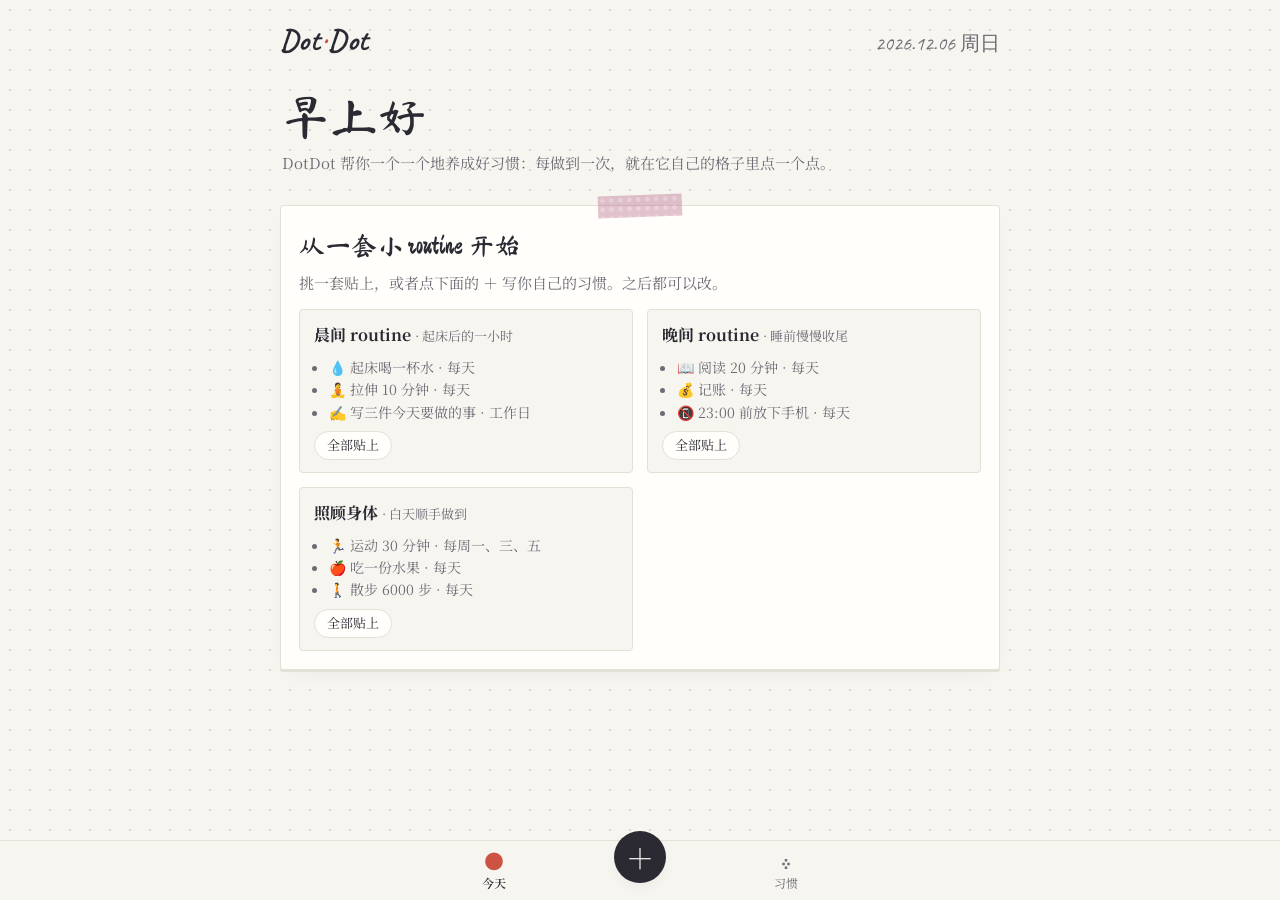
==== index.html @ 044ea7f9 "DotDot: habit tracker with per-habit dot grids Static site for GitHub Pages: daily routine grouped b" ====
<!doctype html>
<html lang="zh-CN">
<head>
<meta charset="utf-8">
<meta name="viewport" content="width=device-width,initial-scale=1,viewport-fit=cover">
<title>DotDot</title>
<meta name="description" content="DotDot：手帐风的习惯打卡。每个习惯一张卡片、一张点点图，慢慢养成你的日常 routine。">
<meta name="theme-color" content="#f6f5f0" media="(prefers-color-scheme: light)">
<meta name="theme-color" content="#1c1b20" media="(prefers-color-scheme: dark)">
<link rel="manifest" href="manifest.webmanifest">
<link rel="icon" href="icon.svg" type="image/svg+xml">
<link rel="apple-touch-icon" href="icon-180.png">
<meta name="apple-mobile-web-app-capable" content="yes">
<meta name="apple-mobile-web-app-title" content="DotDot">
<link rel="preconnect" href="https://fonts.googleapis.com">
<link rel="preconnect" href="https://fonts.gstatic.com" crossorigin>
<link rel="stylesheet" href="https://fonts.googleapis.com/css2?family=Caveat:wght@500;700&family=Ma+Shan+Zheng&family=Noto+Serif+SC:wght@400;600&display=swap">
<link rel="stylesheet" href="style.css">
</head>
<body>
<header class="bar">
  <a class="logo" href="#today" aria-label="DotDot 首页">Dot<span>·</span>Dot</a>
  <span class="bar-date" id="barDate"></span>
</header>

<main id="view" class="wrap" tabindex="-1"></main>

<nav class="tabs" aria-label="主导航">
  <a href="#today" data-tab="today"><span class="ti" aria-hidden="true">●</span>今天</a>
  <button type="button" class="tab-add" data-act="new" aria-label="新习惯">＋</button>
  <a href="#habits" data-tab="habits"><span class="ti" aria-hidden="true">⁘</span>习惯</a>
</nav>

<dialog id="sheet" aria-labelledby="sheetTitle">
  <form id="habitForm" method="dialog" autocomplete="off">
    <div class="sheet-head">
      <h2 id="sheetTitle">新习惯</h2>
      <button type="button" class="linkbtn" data-act="close">取消</button>
    </div>

    <label class="field">
      <span class="lbl">叫什么</span>
      <input type="text" id="fName" maxlength="16" required placeholder="比如：起床喝一杯水">
    </label>

    <div class="field">
      <span class="lbl">贴纸</span>
      <div class="emojis" id="fEmoji" role="radiogroup" aria-label="选择贴纸"></div>
    </div>

    <div class="field">
      <span class="lbl">颜色</span>
      <div class="swatches" id="fColor" role="radiogroup" aria-label="选择颜色"></div>
    </div>

    <div class="field">
      <span class="lbl">放在哪个时段</span>
      <div class="seg" id="fSlot" role="radiogroup" aria-label="时段"></div>
    </div>

    <div class="field">
      <span class="lbl">哪几天做</span>
      <div class="seg small" id="fPreset"></div>
      <div class="days" id="fDays" role="group" aria-label="重复的星期"></div>
    </div>

    <button type="submit" class="go wide" id="fSubmit">贴到本子上</button>
  </form>
</dialog>

<div class="toast" id="toast" role="status" hidden></div>

<script src="app.js"></script>
</body>
</html>
---- style.css ----
/* DotDot — a dot-grid notebook page; each habit is a slip of paper taped on, with its own dot grid */
:root{
  --page:#f6f5f0; --dot:#d6d3c9; --slip:#fffefb; --ink:#2b2a33; --ink-soft:#6d6b74; --line:#e3e0d6;
  --cell:#e7e4da; --shadow:rgba(60,50,30,.10);
  --tape-a:rgba(214,168,72,.55); --tape-b:rgba(104,150,146,.50); --tape-c:rgba(190,120,150,.45); --tape-stripe:rgba(255,255,255,.28);
  --c-zhu:#cc5244; --c-cha:#6f9a5c; --c-dian:#46699a; --c-zhi:#cf9a2e; --c-ou:#a0708f; --c-qing:#4f8c88;
  --f-display:"Ma Shan Zheng","Kaiti SC","STKaiti","KaiTi",serif;
  --f-body:"Noto Serif SC","Songti SC","SimSun",serif;
  --f-hand:"Caveat","Segoe Print","Bradley Hand",cursive;
  --bar-h:64px;
  color-scheme:light;
}
@media (prefers-color-scheme: dark){:root:not([data-theme="light"]){
  --page:#1c1b20; --dot:#34333b; --slip:#26252b; --ink:#ece7dc; --ink-soft:#a39f98; --line:#393841;
  --cell:#34333b; --shadow:rgba(0,0,0,.35);
  --tape-a:rgba(214,168,72,.38); --tape-b:rgba(104,150,146,.40); --tape-c:rgba(190,120,150,.36); --tape-stripe:rgba(255,255,255,.10);
  --c-zhu:#e16a5b; --c-cha:#8bb878; --c-dian:#7097cc; --c-zhi:#e2b24c; --c-ou:#c393b3; --c-qing:#6fb0aa;
  color-scheme:dark}}

*{box-sizing:border-box}
html{-webkit-text-size-adjust:100%}
body{margin:0;min-height:100vh;background:var(--page) radial-gradient(circle,var(--dot) 1px,transparent 1.3px) 0 0/20px 20px;color:var(--ink);font-family:var(--f-body);font-size:15px;line-height:1.6;padding-inline:16px;padding-block:calc(8px + env(safe-area-inset-top,0px)) calc(var(--bar-h) + 40px + env(safe-area-inset-bottom,0px))}
button{font:inherit;color:inherit;cursor:pointer}
a{color:inherit}
:focus-visible{outline:2px solid var(--c-dian);outline-offset:2px}
.wrap{max-width:720px;margin:0 auto;display:flex;flex-direction:column;gap:30px;outline:none}

/* top bar */
.bar{max-width:720px;margin:0 auto 18px;display:flex;align-items:baseline;justify-content:space-between;gap:12px;padding-block:8px}
.logo{font-family:var(--f-hand);font-weight:700;font-size:30px;text-decoration:none;letter-spacing:.01em}
.logo span{color:var(--c-zhu);padding-inline:1px}
.bar-date{font-family:var(--f-hand);font-size:20px;color:var(--ink-soft);font-variant-numeric:tabular-nums}

/* bottom tabs */
.tabs{position:fixed;left:0;right:0;bottom:0;z-index:5;display:flex;justify-content:center;align-items:center;gap:clamp(36px,14vw,96px);background:color-mix(in srgb,var(--page) 92%,transparent);backdrop-filter:blur(8px);border-top:1px solid var(--line);padding-block:8px calc(8px + env(safe-area-inset-bottom,0px));padding-inline:16px}
.tabs a{display:flex;flex-direction:column;align-items:center;font-size:12px;color:var(--ink-soft);text-decoration:none;min-width:48px}
.tabs .ti{font-size:20px;line-height:1.2}
.tabs a[aria-current=page]{color:var(--ink);font-weight:600}
.tabs a[aria-current=page] .ti{color:var(--c-zhu)}
.tab-add{width:52px;height:52px;border-radius:50%;border:none;background:var(--ink);color:var(--page);font-size:28px;line-height:1;margin-top:-26px;box-shadow:0 6px 16px -6px var(--shadow)}

/* type */
h1{font-family:var(--f-display);font-weight:400;font-size:clamp(36px,8vw,48px);line-height:1.15;margin:0;text-wrap:balance}
h2{font-family:var(--f-display);font-weight:400;font-size:26px;line-height:1.2;margin:0}
.muted{color:var(--ink-soft)}
.hand{font-family:var(--f-hand)}
.linkbtn{background:none;border:none;padding:4px 2px;color:var(--ink-soft);text-decoration:underline dotted;text-underline-offset:4px;font-size:14px}

/* slips + washi tape */
.slip{position:relative;background:var(--slip);border:1px solid var(--line);border-radius:3px;box-shadow:0 2px 0 var(--line),0 8px 22px -12px var(--shadow);padding-inline:18px;padding-block:24px 18px}
.slip::before{content:"";position:absolute;top:-11px;left:26px;width:84px;height:22px;transform:rotate(-4deg);background:repeating-linear-gradient(90deg,var(--tape-stripe) 0 5px,transparent 5px 11px),var(--tape-a)}
.slip.t2::before{left:auto;right:28px;transform:rotate(3deg);background:repeating-linear-gradient(45deg,var(--tape-stripe) 0 4px,transparent 4px 9px),var(--tape-b)}
.slip.t3::before{left:50%;transform:translateX(-50%) rotate(-2deg);background:radial-gradient(circle,var(--tape-stripe) 2px,transparent 2.5px) 0 0/9px 9px,var(--tape-c)}
.slip-head{display:flex;align-items:baseline;justify-content:space-between;gap:12px;flex-wrap:wrap;margin-bottom:10px}

/* today summary */
.hello{display:flex;flex-direction:column;gap:6px;padding-inline:2px}
.progress{display:flex;align-items:center;gap:12px;flex-wrap:wrap}
.pdots{display:flex;gap:6px;flex-wrap:wrap}
.pdot{--hc:var(--ink);width:14px;height:14px;border-radius:50%;border:1.5px solid var(--hc)}
.pdot.on{background:var(--hc)}
.pcount{font-family:var(--f-hand);font-size:24px;font-weight:700;font-variant-numeric:tabular-nums}

/* routine list */
.slot-title{display:flex;align-items:baseline;gap:10px}
.slot-title .hand{font-size:20px;color:var(--ink-soft)}
.rows{list-style:none;margin:0;padding:0}
.row{display:flex;align-items:center;gap:14px;padding-block:12px;border-bottom:1px dashed var(--line)}
.row:last-child{border-bottom:none}
.row .meta{flex:1;min-width:0;text-decoration:none;display:block}
.row .name{display:block;font-size:16px;font-weight:600;overflow-wrap:anywhere;line-height:1.35}
.row .sub{display:block;font-size:13px;color:var(--ink-soft)}
.row .sub b{font-family:var(--f-hand);font-size:18px;color:var(--ink)}
.row.off{opacity:.62}

.check{--hc:var(--c-zhu);flex:none;width:50px;height:50px;border-radius:50%;border:2px dashed color-mix(in srgb,var(--hc) 60%,var(--line));background:transparent;display:grid;place-items:center;font-size:24px;line-height:1;padding:0;transition:transform .15s}
.check .em{filter:grayscale(.6);opacity:.75}
.check.on{border:3px double var(--slip);background:var(--hc);box-shadow:0 0 0 2px var(--hc);transform:rotate(-8deg)}
.check.on .em{filter:none;opacity:1}
.check.pop{animation:stamp .32s ease-out}
@keyframes stamp{0%{transform:scale(1.45) rotate(5deg);opacity:.3}70%{transform:scale(.94) rotate(-10deg);opacity:1}100%{transform:scale(1) rotate(-8deg)}}

.week{display:grid;grid-template-columns:repeat(7,9px);gap:4px;flex:none}
.wd{width:9px;height:9px;border-radius:50%;background:var(--cell)}
.wd.on{background:var(--hc)}
.wd.rest{background:transparent;box-shadow:inset 0 0 0 1px var(--line)}

/* empty / starters */
.starter p{margin:0 0 14px}
.packs{display:grid;grid-template-columns:repeat(auto-fit,minmax(220px,1fr));gap:14px}
.pack{border:1px solid var(--line);border-radius:4px;padding:12px 14px;display:flex;flex-direction:column;gap:8px;background:var(--page)}
.pack h3{margin:0;font-size:16px}
.pack ul{margin:0;padding-left:1.1em;font-size:14px;color:var(--ink-soft)}
.chip{border:1px solid var(--line);background:var(--slip);border-radius:999px;padding:3px 12px;font-size:13px}
.go{border:none;background:var(--ink);color:var(--page);border-radius:999px;padding:8px 20px;font-weight:600}
.go.wide{width:100%;padding-block:12px;font-size:16px}
.ghost{border:1px solid var(--ink);background:transparent;border-radius:999px;padding:6px 16px;font-size:14px}
.danger{border-color:var(--c-zhu);color:var(--c-zhu)}
.danger.sure{background:var(--c-zhu);color:var(--slip)}

/* habit cards */
.cards{display:flex;flex-direction:column;gap:30px}
.card-head{display:flex;align-items:center;gap:12px;text-decoration:none}
.card-head .em{font-size:28px;line-height:1}
.card-head .t{flex:1;min-width:0}
.card-head .name{font-size:18px;font-weight:600;line-height:1.3;overflow-wrap:anywhere}
.card-head .sched{font-size:13px;color:var(--ink-soft)}
.card-head .arrow{color:var(--ink-soft);font-size:20px}

.stats{display:grid;grid-template-columns:repeat(4,1fr);gap:10px;margin-top:14px;padding-top:12px;border-top:1px dashed var(--line)}
.stat{display:flex;flex-direction:column;min-width:0}
.stat .v{font-family:var(--f-hand);font-weight:700;font-size:30px;line-height:1;font-variant-numeric:tabular-nums}
.stat .v small{font-size:16px;color:var(--ink-soft);font-weight:500}
.stat .k{font-size:12px;color:var(--ink-soft);letter-spacing:.04em}
@media (max-width:420px){.stats{grid-template-columns:repeat(2,1fr);row-gap:14px}}

/* dot grid heatmap */
.hm{--cs:11px;--cg:4px;display:flex;gap:6px;margin-top:14px}
.hm.big{--cs:13px}
.hm-days{display:grid;grid-template-rows:repeat(7,var(--cs));gap:var(--cg);padding-top:20px;font-size:10px;color:var(--ink-soft);line-height:var(--cs)}
.hm-scroll{overflow-x:auto;min-width:0;padding-bottom:4px;scrollbar-width:thin}
.hm-months{display:grid;grid-auto-flow:column;grid-auto-columns:var(--cs);gap:var(--cg);height:20px;font-size:10px;color:var(--ink-soft);white-space:nowrap}
.grid{display:grid;grid-auto-flow:column;grid-template-rows:repeat(7,var(--cs));grid-auto-columns:var(--cs);gap:var(--cg)}
.d{width:var(--cs);height:var(--cs);border-radius:50%;background:var(--cell);display:block}
.d.on{background:var(--hc)}
.d.rest{background:transparent;box-shadow:inset 0 0 0 1px var(--line)}
.d.pre{background:transparent;box-shadow:inset 0 0 0 1px var(--line);opacity:.5}
.d.today{box-shadow:0 0 0 1.5px var(--page),0 0 0 3px var(--ink)}
.d.fut{visibility:hidden}
.legend{display:flex;align-items:center;justify-content:flex-end;gap:6px;flex-wrap:wrap;font-size:11px;color:var(--ink-soft);margin-top:8px}
.legend .d{--cs:10px;display:inline-block}

/* detail */
.detail-head{display:flex;align-items:center;gap:14px}
.detail-head .em{font-size:44px;line-height:1}
.back{font-size:14px;color:var(--ink-soft);text-decoration:none;align-self:flex-start}
.cal-head{max-width:420px;margin-inline:auto;display:flex;align-items:center;justify-content:space-between;margin-bottom:10px}
.cal-head .hand{font-size:26px}
.cal-nav{border:1px solid var(--line);background:transparent;border-radius:50%;width:34px;height:34px}
.cal-nav:disabled{opacity:.3;cursor:default}
.cal{max-width:420px;margin-inline:auto;display:grid;grid-template-columns:repeat(7,1fr);gap:6px;text-align:center}
.cal .wk{font-size:12px;color:var(--ink-soft)}
.cd{aspect-ratio:1;max-width:100%;border-radius:50%;border:1.5px dashed var(--line);background:transparent;font-family:var(--f-hand);font-size:19px;padding:0;display:grid;place-items:center;font-variant-numeric:tabular-nums}
.cd.on{background:var(--hc);border:none;color:var(--slip);font-weight:700}
.cd.rest{border-style:solid;border-color:transparent;color:var(--ink-soft)}
.cd.today{outline:2px solid var(--ink);outline-offset:2px}
.cd:disabled{opacity:.3;cursor:default}
.cd.blank{visibility:hidden}
.actions{display:flex;gap:10px;flex-wrap:wrap}

/* backup */
.backup{display:flex;flex-direction:column;gap:10px;font-size:14px}
.backup .actions{align-items:center}
.backup input[type=file]{display:none}

/* sheet */
dialog{border:none;padding:0;background:transparent;max-width:100vw;max-height:100dvh;width:100%;margin:auto auto 0;color:var(--ink)}
dialog::backdrop{background:rgba(20,18,24,.45)}
dialog form{background:var(--slip);border-radius:14px 14px 0 0;max-width:560px;margin:0 auto;padding-inline:20px;padding-block:20px calc(24px + env(safe-area-inset-bottom,0px));display:flex;flex-direction:column;gap:18px;max-height:92dvh;overflow-y:auto}
@media (min-width:640px){dialog{margin:auto}dialog form{border-radius:10px}}
.sheet-head{display:flex;justify-content:space-between;align-items:baseline}
.field{display:flex;flex-direction:column;gap:8px}
.lbl{font-size:13px;color:var(--ink-soft);letter-spacing:.05em}
.field input[type=text]{border:none;border-bottom:1.5px solid var(--ink-soft);background:transparent;padding:6px 2px;font:inherit;font-size:17px;color:var(--ink);border-radius:0}
.field input[type=text]::placeholder{color:var(--ink-soft);opacity:.8}
.emojis{display:grid;grid-template-columns:repeat(auto-fill,minmax(40px,1fr));gap:6px}
.emojis button{aspect-ratio:1;border:1px solid transparent;background:var(--page);border-radius:8px;font-size:22px;padding:0}
.emojis button[aria-checked=true]{border-color:var(--ink);background:var(--slip)}
.swatches{display:flex;gap:10px;flex-wrap:wrap}
.sw{width:30px;height:30px;border-radius:50%;border:2px solid var(--slip);box-shadow:0 0 0 1px var(--line);padding:0}
.sw[aria-checked=true]{box-shadow:0 0 0 2px var(--ink)}
.seg{display:flex;flex-wrap:wrap;gap:6px}
.seg button{border:1px solid var(--line);background:transparent;border-radius:999px;padding:5px 14px;font-size:14px}
.seg.small button{font-size:12px;padding:2px 10px}
.seg button[aria-checked=true],.seg button[aria-pressed=true]{border-color:var(--ink);background:var(--ink);color:var(--slip)}
.days{display:grid;grid-template-columns:repeat(7,1fr);gap:6px}
.days button{aspect-ratio:1;max-width:46px;width:100%;justify-self:center;border-radius:50%;border:1.5px dashed var(--ink-soft);background:transparent;font-size:14px;padding:0}
.days button[aria-pressed=true]{border:none;background:var(--ink);color:var(--slip)}

.toast{position:fixed;left:50%;bottom:calc(var(--bar-h) + 24px + env(safe-area-inset-bottom,0px));transform:translateX(-50%);background:var(--ink);color:var(--page);padding:8px 18px;border-radius:999px;font-size:14px;max-width:calc(100% - 32px);z-index:10}
.foot{text-align:center;font-size:12px;color:var(--ink-soft);margin:0}

@media (prefers-reduced-motion:reduce){.check,.check.pop{animation:none;transition:none}}
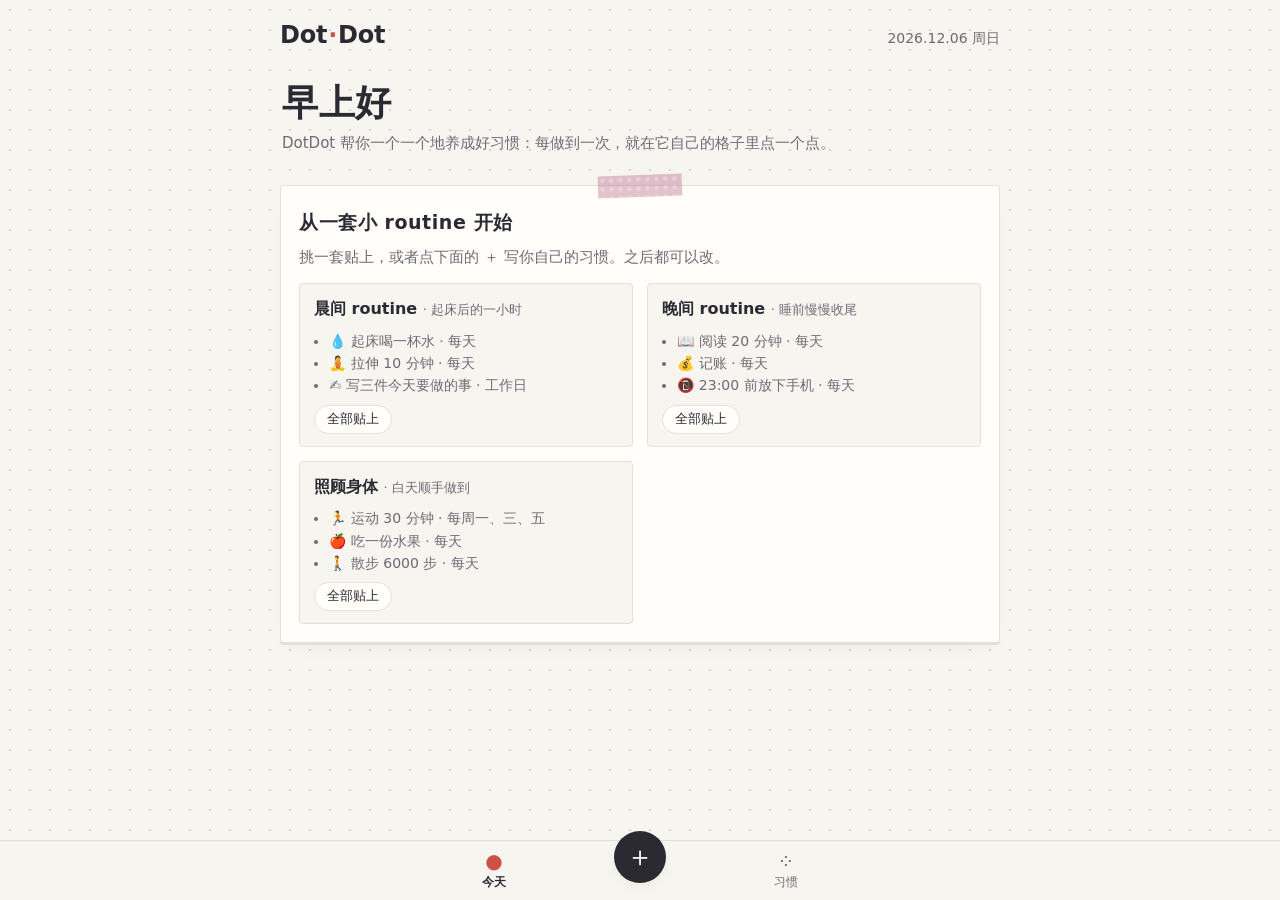
==== commit 4b2a261a: "Use system fonts instead of Google Fonts Google Fonts is often unreachable in mainland China, which " ====
--- a/index.html
+++ b/index.html
@@ -12,9 +12,6 @@
 <link rel="apple-touch-icon" href="icon-180.png">
 <meta name="apple-mobile-web-app-capable" content="yes">
 <meta name="apple-mobile-web-app-title" content="DotDot">
-<link rel="preconnect" href="https://fonts.googleapis.com">
-<link rel="preconnect" href="https://fonts.gstatic.com" crossorigin>
-<link rel="stylesheet" href="https://fonts.googleapis.com/css2?family=Caveat:wght@500;700&family=Ma+Shan+Zheng&family=Noto+Serif+SC:wght@400;600&display=swap">
 <link rel="stylesheet" href="style.css">
 </head>
 <body>
--- a/style.css
+++ b/style.css
@@ -4,9 +4,8 @@
   --cell:#e7e4da; --shadow:rgba(60,50,30,.10);
   --tape-a:rgba(214,168,72,.55); --tape-b:rgba(104,150,146,.50); --tape-c:rgba(190,120,150,.45); --tape-stripe:rgba(255,255,255,.28);
   --c-zhu:#cc5244; --c-cha:#6f9a5c; --c-dian:#46699a; --c-zhi:#cf9a2e; --c-ou:#a0708f; --c-qing:#4f8c88;
-  --f-display:"Ma Shan Zheng","Kaiti SC","STKaiti","KaiTi",serif;
-  --f-body:"Noto Serif SC","Songti SC","SimSun",serif;
-  --f-hand:"Caveat","Segoe Print","Bradley Hand",cursive;
+  --f-body:-apple-system,BlinkMacSystemFont,"PingFang SC","Hiragino Sans GB","Microsoft YaHei","Noto Sans SC","Noto Sans CJK SC",system-ui,sans-serif;
+  --f-num:ui-rounded,"SF Pro Rounded",-apple-system,BlinkMacSystemFont,"PingFang SC","Microsoft YaHei",system-ui,sans-serif;
   --bar-h:64px;
   color-scheme:light;
 }
@@ -27,9 +26,9 @@
 
 /* top bar */
 .bar{max-width:720px;margin:0 auto 18px;display:flex;align-items:baseline;justify-content:space-between;gap:12px;padding-block:8px}
-.logo{font-family:var(--f-hand);font-weight:700;font-size:30px;text-decoration:none;letter-spacing:.01em}
+.logo{font-family:var(--f-num);font-weight:800;font-size:24px;text-decoration:none;letter-spacing:-.01em}
 .logo span{color:var(--c-zhu);padding-inline:1px}
-.bar-date{font-family:var(--f-hand);font-size:20px;color:var(--ink-soft);font-variant-numeric:tabular-nums}
+.bar-date{font-family:var(--f-num);font-size:14px;color:var(--ink-soft);font-variant-numeric:tabular-nums}
 
 /* bottom tabs */
 .tabs{position:fixed;left:0;right:0;bottom:0;z-index:5;display:flex;justify-content:center;align-items:center;gap:clamp(36px,14vw,96px);background:color-mix(in srgb,var(--page) 92%,transparent);backdrop-filter:blur(8px);border-top:1px solid var(--line);padding-block:8px calc(8px + env(safe-area-inset-bottom,0px));padding-inline:16px}
@@ -40,10 +39,10 @@
 .tab-add{width:52px;height:52px;border-radius:50%;border:none;background:var(--ink);color:var(--page);font-size:28px;line-height:1;margin-top:-26px;box-shadow:0 6px 16px -6px var(--shadow)}
 
 /* type */
-h1{font-family:var(--f-display);font-weight:400;font-size:clamp(36px,8vw,48px);line-height:1.15;margin:0;text-wrap:balance}
-h2{font-family:var(--f-display);font-weight:400;font-size:26px;line-height:1.2;margin:0}
+h1{font-weight:700;font-size:clamp(28px,7vw,36px);line-height:1.25;letter-spacing:.02em;margin:0;text-wrap:balance}
+h2{font-weight:700;font-size:19px;line-height:1.3;letter-spacing:.03em;margin:0}
 .muted{color:var(--ink-soft)}
-.hand{font-family:var(--f-hand)}
+.hand{font-family:var(--f-num)}
 .linkbtn{background:none;border:none;padding:4px 2px;color:var(--ink-soft);text-decoration:underline dotted;text-underline-offset:4px;font-size:14px}
 
 /* slips + washi tape */
@@ -59,18 +58,18 @@
 .pdots{display:flex;gap:6px;flex-wrap:wrap}
 .pdot{--hc:var(--ink);width:14px;height:14px;border-radius:50%;border:1.5px solid var(--hc)}
 .pdot.on{background:var(--hc)}
-.pcount{font-family:var(--f-hand);font-size:24px;font-weight:700;font-variant-numeric:tabular-nums}
+.pcount{font-family:var(--f-num);font-size:20px;font-weight:700;font-variant-numeric:tabular-nums}
 
 /* routine list */
 .slot-title{display:flex;align-items:baseline;gap:10px}
-.slot-title .hand{font-size:20px;color:var(--ink-soft)}
+.slot-title .hand{font-size:11px;color:var(--ink-soft);text-transform:uppercase;letter-spacing:.14em;font-weight:600}
 .rows{list-style:none;margin:0;padding:0}
 .row{display:flex;align-items:center;gap:14px;padding-block:12px;border-bottom:1px dashed var(--line)}
 .row:last-child{border-bottom:none}
 .row .meta{flex:1;min-width:0;text-decoration:none;display:block}
-.row .name{display:block;font-size:16px;font-weight:600;overflow-wrap:anywhere;line-height:1.35}
+.row .name{display:block;font-size:16px;letter-spacing:.01em;font-weight:600;overflow-wrap:anywhere;line-height:1.35}
 .row .sub{display:block;font-size:13px;color:var(--ink-soft)}
-.row .sub b{font-family:var(--f-hand);font-size:18px;color:var(--ink)}
+.row .sub b{font-family:var(--f-num);font-size:14px;color:var(--ink)}
 .row.off{opacity:.62}
 
 .check{--hc:var(--c-zhu);flex:none;width:50px;height:50px;border-radius:50%;border:2px dashed color-mix(in srgb,var(--hc) 60%,var(--line));background:transparent;display:grid;place-items:center;font-size:24px;line-height:1;padding:0;transition:transform .15s}
@@ -109,8 +108,8 @@
 
 .stats{display:grid;grid-template-columns:repeat(4,1fr);gap:10px;margin-top:14px;padding-top:12px;border-top:1px dashed var(--line)}
 .stat{display:flex;flex-direction:column;min-width:0}
-.stat .v{font-family:var(--f-hand);font-weight:700;font-size:30px;line-height:1;font-variant-numeric:tabular-nums}
-.stat .v small{font-size:16px;color:var(--ink-soft);font-weight:500}
+.stat .v{font-family:var(--f-num);font-weight:700;font-size:26px;line-height:1;font-variant-numeric:tabular-nums}
+.stat .v small{font-size:13px;color:var(--ink-soft);font-weight:500}
 .stat .k{font-size:12px;color:var(--ink-soft);letter-spacing:.04em}
 @media (max-width:420px){.stats{grid-template-columns:repeat(2,1fr);row-gap:14px}}
 
@@ -135,12 +134,12 @@
 .detail-head .em{font-size:44px;line-height:1}
 .back{font-size:14px;color:var(--ink-soft);text-decoration:none;align-self:flex-start}
 .cal-head{max-width:420px;margin-inline:auto;display:flex;align-items:center;justify-content:space-between;margin-bottom:10px}
-.cal-head .hand{font-size:26px}
+.cal-head .hand{font-size:18px;font-weight:700}
 .cal-nav{border:1px solid var(--line);background:transparent;border-radius:50%;width:34px;height:34px}
 .cal-nav:disabled{opacity:.3;cursor:default}
 .cal{max-width:420px;margin-inline:auto;display:grid;grid-template-columns:repeat(7,1fr);gap:6px;text-align:center}
 .cal .wk{font-size:12px;color:var(--ink-soft)}
-.cd{aspect-ratio:1;max-width:100%;border-radius:50%;border:1.5px dashed var(--line);background:transparent;font-family:var(--f-hand);font-size:19px;padding:0;display:grid;place-items:center;font-variant-numeric:tabular-nums}
+.cd{aspect-ratio:1;max-width:100%;border-radius:50%;border:1.5px dashed var(--line);background:transparent;font-family:var(--f-num);font-size:15px;padding:0;display:grid;place-items:center;font-variant-numeric:tabular-nums}
 .cd.on{background:var(--hc);border:none;color:var(--slip);font-weight:700}
 .cd.rest{border-style:solid;border-color:transparent;color:var(--ink-soft)}
 .cd.today{outline:2px solid var(--ink);outline-offset:2px}
